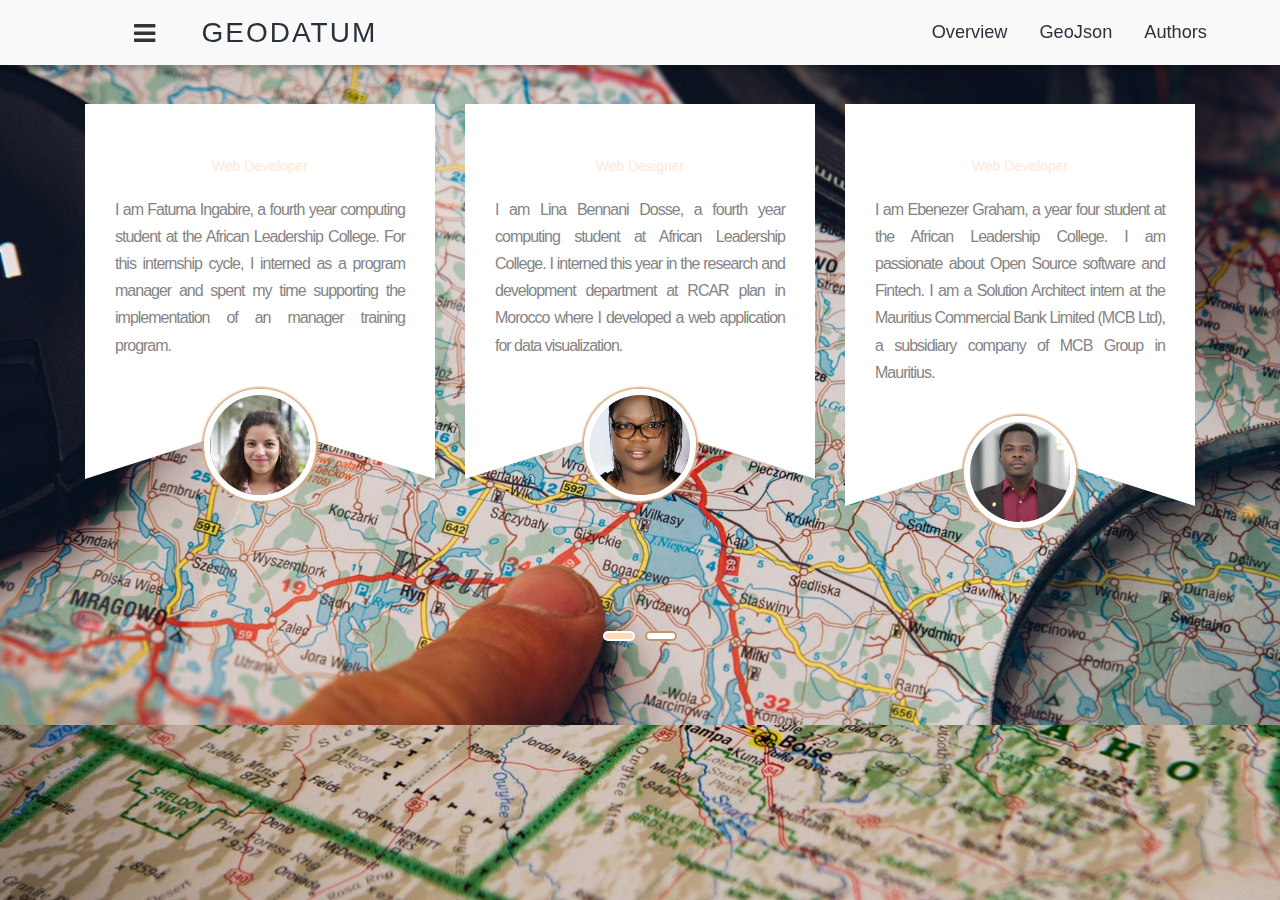
==== about-us.html @ ced87919 "Update about-us.html" ====
<!DOCTYPE html>
<html lang="en">
<head>
    <meta charset="UTF-8">
    <title>About the Authors</title>

    <link rel="stylesheet" href="https://cdnjs.cloudflare.com/ajax/libs/font-awesome/4.7.0/css/font-awesome.min.css">
    <link rel="stylesheet" href="resources/css/owl.carousel.min.css">
    <link rel="stylesheet" href="https://maxcdn.bootstrapcdn.com/bootstrap/3.3.7/css/bootstrap.min.css">
    <link rel="stylesheet" href="resources/css/style.css">
    <script src="https://ajax.googleapis.com/ajax/libs/jquery/3.3.1/jquery.min.js"></script>
    <script src="https://maxcdn.bootstrapcdn.com/bootstrap/3.3.7/js/bootstrap.min.js"></script>
    <link rel="icon" href="https://img.icons8.com/color/24/000000/ios-photos.png">

</head>
<body class="aboutus-bg">
<div id="mySidenav" class="sidenav">

    <a href="javascript:void(0)" class="closebtn" onclick="closeNav()">&times;</a>
    <a href="index.html">Overview</a>
    <a href="geojson.html">GeoJson</a>
    <a href="about-us.html">Authors</a>
    <br>
    <a >Data Feed</a>
    <a href="earthquakedata.html">Earthquake Data</a>
    <a href="weatherdata.html">Weather Data</a>
    <a href="IP2_Map1.html">Map 1</a>
</div>

<div id="main">
    <header class="overviewbg" id="water">

        <nav class="navbar">
            <div class="row">
                <div class="col-lg-8">
                    <div class="row">
                        <span class="fa fa-bars col-lg-1" style="padding:20px;cursor:pointer"
                              onclick="openNav()"></span>
                        <span class="navbar-brand col-lg-11">GeoDatum</span>
                    </div>
                </div>
                <div class="col-lg-4">
                    <a href="./index.html">Overview</a>
                    <a href="geojson.html">GeoJson</a>
                    <a href="about-us.html">Authors</a>
                </div>
            </div>
        </nav>
    <div class="container ">
        <div class="row">
            <div class="col-md-12 ">
                <div id="testimonial-slider" class="owl-carousel aboutus-water" >
                    <div class="testimonial">
                        <span class="icon">
                            <h3 class="title">Fatuma Ingabire</h3>
                            <span class="post">Web Developer</span>
                        </span>
                        <p class="description">
                            I am Fatuma Ingabire,
                            a fourth year computing student
                            at the African Leadership College.
                            For this internship cycle,
                            I interned as a program manager
                            and spent my time supporting the
                            implementation of an manager training program.
                        </p>
                        <div class="testimonial-content">
                            <div class="pic"><img src="resources/img/member-3.jpg" class=""alt=""></div>
                        </div>
                    </div>
                    <div class="testimonial">
                        <span class="icon">
                            <h3 class="title">Lina Dosse</h3>
                            <span class="post">Web Designer</span>
                        </span>
                        <p class="description">
                            I am Lina Bennani Dosse,
                            a fourth year computing student
                            at African Leadership College.
                            I interned this year in the research
                            and development department at RCAR plan in Morocco
                            where I developed a web application
                            for data visualization.                       </p>
                        <div class="testimonial-content">
                            <div class="pic"><img src="resources/img/member-4.jpg" alt=""></div>
                        </div>
                    </div>
                    <div class="testimonial">
                        <span class="icon">
                            <h3 class="title">Ebenezer Graham</h3>
                            <span class="post">Web Developer</span>
                        </span>
                        <p class="description">
                            I am Ebenezer Graham,
                            a year four student at the African Leadership College.
                            I am passionate about Open Source software and Fintech.
                            I am  a Solution Architect intern at the
                            Mauritius Commercial Bank Limited (MCB Ltd),
                            a subsidiary company of MCB Group in Mauritius.                      </p>
                        <div class="testimonial-content">
                            <div class="pic"><img src="resources/img/member-1.jpg" alt=""></div>
                        </div>
                    </div>

                    <div class="testimonial">
                        <span class="icon">
                            <h3 class="title">Galamo Stella</h3>
                            <span class="post">Web Developer</span>
                            </span>
                        <p class="description">
                           I am Galamo Stella and I am a
                             final year student at the African Leadership College.
                             I am passionate about social entrepreneurship
                             and blockchain technology.
                             I interned at JumpStart Academy Africa as the
                             Digital Marketing Associate.</p>
                        <div class="testimonial-content">
                            <div class="pic"><img src="resources/img/member-2.jpg" alt=""></div>
                        </div>
                    </div>
                    <div class="testimonial">
                        <span class="icon">
                            <h3 class="title">Faouzi Jedidi</h3>
                            <span class="post">UX/UI Designer</span>
                        </span>
                        <p class="description">
                        I am Faouzi Jedidi and I am Senior 
                        Computing student at the African 
                        Leadership College. I am passionate 
                        about UX/UI Design, IoT and Blockchain. 
                        I am currently interning as a blockchain developer
                        at Goldilock.com .</p>
                        <div class="testimonial-content">
                            <div class="pic"><img src="resources/img/member-5.jpg" alt=""></div>
                        </div>
                    </div>
                </div>
            </div>
        </div>
    </div>
    </header>
</div>
<script type="text/javascript" src="resources/js/owl.carousel.min.js"></script>
<script src="vendor/js/jquery.ripples.js"></script>
<script src="resources/js/script.js"></script>

</body>
</html>
---- resources/css/style.css ----
/*HTML tags styling*/
* {
    margin: 0;
    padding: 0;
    box-sizing: border-box;
}

html {
    font-family: "Lato", Arial, sans-serif;
    font-weight: 300;
    font-size: 14px;
}

body {
    font-family: "Lato", sans-serif;
    transition: background-color .5s;
    background-image: linear-gradient(to top, #c4c5c7 0%, #dcdddf 52%, #ebebeb 100%);
}

h1, h2, h3 {
    font-weight: 300;
    text-transform: uppercase;

}

li {
    text-decoration: none;
    list-style: none;
    padding: 2.5% 0;
}

li a {
    text-decoration: none;
    color: #000;
    font-weight: 300;

    font-size: 0.9em;
    transition: all .5s;
    padding: .2em;
}

.mobile-quick-link {
    display: none;
}
h1 {
    font-size: 240%;
    color: #29323c;
    margin-top: 0;
    margin-bottom: 20px;
    letter-spacing: 1px;
    word-spacing: 4px;
}

h2 {
    font-size: 150%;
    word-spacing: 2px;
    text-align: center;
    letter-spacing: 1px;
    margin-bottom: 30px;
}

h3 {
    font-size: 110%;
    margin-bottom: 15px;
    color: #29323c;
    font-weight: 700;
    border: 1px rgba(0, 0, 0, 0.9);
}

.overivewbg {
    background-image: linear-gradient(rgba(100, 10, 39, 0.7), rgba(15, 15, 39, 0.9));
}

.geojsonbg {
    background-image: linear-gradient(rgba(100, 10, 39, 0.7), rgba(15, 15, 39, 0.9)), url("img/world4.jpeg");
}

header {
    width: 100%;
    max-height: 725px;
    height: 100vh;
    transition: 2.5s;
    background-size: cover;
    background-attachment: fixed;
    background-position: center;
}

header:hover {
    box-shadow: rgba(0, 0, 0, 0.2) 0px 0px 15px;

}

section {
    padding-top: 2.5em;
}

p {
    font-size: 1.0em;
    line-height: 170%;
}


.fa-bars{
    font-size: 25px
}

.navbar-brand {
    font-size: 2em !important;
    color: #29323c;
    padding: 22px !important;
    letter-spacing: 2px;
    text-transform: uppercase;
}

/*Navigation bar*/
.navbar {
    overflow: hidden;
    background-color: #f9f9f9;
    height: 65px;
    padding-left:10%;
    width: 100%;
    border-radius: 0 !important;
    box-shadow: rgba(0, 0, 0, 0.2) 0px 4px 5px;
}


.navbar a {
    float: left;
    font-size: 1.3em;
    display: block;
    color: #29323c;
    text-align: center;
    padding: 18px 16px;
    text-decoration: none;
    height: 65px;
}


.navbar a:hover {
    background-color: #29323c;
    color: whitesmoke;
    text-decoration: none;
}

#water {
    background-image: linear-gradient(
            rgba(100, 10, 39, 0.3),
            rgba(15, 15, 39, 0.4)),
            url("img/world7.jpeg");
    background-attachment: fixed;
    background-size: cover;
    height: 100vh;

}

.hero-text {
    position: relative;
    width: 1140px;
    top: 30%;
    left: 50%;
    color: #22253a;
    transform: translate(-50%, -50%);
}

.hero-text p {
    color: #22253a;
    font-size: 1.7rem;
}

.my-btn {
    display: inline-block;
    padding: 8px 20px !important;
    margin: 8px 0px 20px 0px;
    font-weight: 300;
    text-decoration: none;
    font-size: 1em;
    color: white;
    box-shadow: rgba(0, 0, 0, 0.2) 2px 2px 4px;
}

.btn-full {
    background-color: #29323c;
    border: 1px solid #29323c;
}

.btn-empty {
    border: 1px solid #29323c;
    color: #29323c;
}

.btn-empty:hover {
    border: 1px solid #22253a;
    color: white;
    background: #22253a;
    box-shadow: rgba(0, 0, 0, 0.5) 2px 2px 8px;
}

.btn-full:hover {
    color: whitesmoke !important;
    box-shadow: rgba(0, 0, 0, 0.5) 2px 2px 8px;
    border: whitesmoke 1px dashed;
}

#section-countries {
    height: auto;
}

.sidenav {
    height: 100%;
    width: 0;
    position: fixed;
    z-index: 1;
    top: 0;
    left: 0;
    overflow-x: hidden;
    transition: 0.5s;
    padding-top: 60px;
    background-image: linear-gradient(60deg, #29323c 0%, #485563 100%);}


.sidenav a {
    padding: 8px 8px 8px 32px;
    text-decoration: none;
    font-size: 25px;
    color: #818181;
    display: block;
}

.sidenav a:hover {
    color: whitesmoke;
    text-decoration: none;

}

.sidenav .closebtn {
    position: absolute;
    top: 0;
    right: 25px;
    font-size: 36px;
    margin-left: 50px;
}

#main {
    transition: margin-left .5s;
    overflow: hidden;

}

@media screen and (max-height: 450px) {
    .sidenav {padding-top: 15px;}
    .sidenav a {font-size: 18px;}
}

/*Section for testimonials */

#section-testimonials {
    padding: 10% 0;
    clear: both;
}

.card {
    background-color: rgba(245, 245, 245, 0.8);
    padding: 5%;
    width: fit-content;
    box-shadow: rgba(0, 0, 0, 0.2) 2px 2px 8px;
}

.card:hover {
    box-shadow: rgba(0, 0, 0, 0.5) 2px 2px 5px;
}

.chart div {
    font: 10px sans-serif;
    background-color: steelblue;
    text-align: right;
    padding: 3px;
    margin: 1px;
    color: white;
}

#statistics-data {
    color: white;
    font-size: 12%;
}

.stats-table {
    width: 40%;
}

.stats-table tr {
    color: white;
    border: 2px solid #dddddd;
    font-size: 7em;
}

.stats-table tr td {
    padding: 1% 5%;
    font-weight: 500;
}

.mainview {
    margin-top: 8%;
}

.list-img {
    text-align: center;
    margin-right: 10%;
    padding-top: 4.5%;

}

.heading {
    position: relative;
    padding-bottom: 10px;
    text-indent: 15px;
    right: 15px;
    text-align: left;
}

.heading:after {
    content: '';
    display: block;
    position: absolute;
    border-right: 5px solid #22253a;
    background-color: #29323c;
    bottom: 0;
    left: 15px;
    width: 60px;
    height: 3px;
    z-index: 10;
}

.aboutus-bg{
    background-image:url("img/world3.jpeg");

}

.overivewbg{
    background-image:url("img/world5.jpg");

}
.testimonial{
    background: #fff;
    text-align: center;
    padding: 30px 30px 50px;
    margin: 5% 15px 100px;
    position: relative;
}
.testimonial:before,
.testimonial:after{
    content: "";
    border-top: 40px solid #fff;
    border-right: 125px solid transparent;
    position: absolute;
    bottom: -40px;
    left: 0;
}
.testimonial:after{
    border-right: none;
    border-left: 125px solid transparent;
    left: auto;
    right: 0;
}
.testimonial .icon{
    display: inline-block;
    font-size: 80px;
    color: #bd986b;
    margin-bottom: 20px;
    opacity: 0.6;
}
.testimonial .description{
    font-size: 16px;
    color: #777;
    text-align: justify;
    margin-bottom: 30px;
    opacity: 0.9;
    letter-spacing: -1px;
}
.testimonial .testimonial-content{
    width: 100%;
    position: absolute;
    left: 0;
}
.testimonial .pic{
    display: inline-block;
    border: 6px solid white;
    border-radius: 50%;
    box-shadow: 0 0 2px 2px #daad86;
    overflow: hidden;
    z-index: 1;
    position: relative;
}
.testimonial .pic img{
    width: 100%;
    height: auto;
}
.testimonial .title{
    font-size: 15px;
    font-weight: bold;
    color: #fff;
    text-transform: capitalize;
    margin: 0 0 5px 0;
}

.testimonial .post{
    display: block;
    font-size: 14px;
    color: #ffd9b8;
}
.owl-theme .owl-controls{
    margin-top: 60px;
}

.owl-theme .owl-controls .owl-page span{
    width: 32px;
    height: 10px;
    background: #fff;
    border: 2px solid #bd986b;
    margin: 5px;
    opacity: 1;
}
.owl-theme .owl-controls .owl-page.active span,
.owl-theme .owl-controls.clickable .owl-page:hover span{
    background: #ffd9b8;
    border-color: #fff;
}
.pic img{
    width: 100px !important;
    height: 50px;
}

/*Media queries to make the website response for mobile phones*/
@media screen and (max-width: 480px) {

    .fa {
        color: whitesmoke;
    }

    .navbar.responsive {
        position: fixed;
        top: 50px;
        height: auto;
        padding: 0%;
    }

    .navbar.responsive .icon {
        position: absolute;
        left: 0;
        top: 0;

    }

    .icon span {
        text-transform: uppercase;
        font-family: "Lato", Arial, sans-serif;
        color: whitesmoke;
        padding-left: 30%;
        font-weight: 800;
    }

    .navbar.responsive a {
        float: none;
        display: block;
        text-align: left;
        padding-left: 10%;
    }

    .social-media {
        padding: 5% 10%;
        height: 60px;
        color: whitesmoke;
        font-weight: 500;
    }

    #top-msg {
        display: none;
    }

    .hero-text {
        font-size: 0.95em;
        position: absolute;
        max-width: 350px;
        top: 36%;
        left: 20%;
        transform: translate(-10%, -10%);
    }

    .hero-text h1 {
        font-size: 1.3em;
    }

    .hero-text p {
        width: 100%;
    }

    .heading {
        margin: 5%;
        font-size: 1.1em;
    }
}
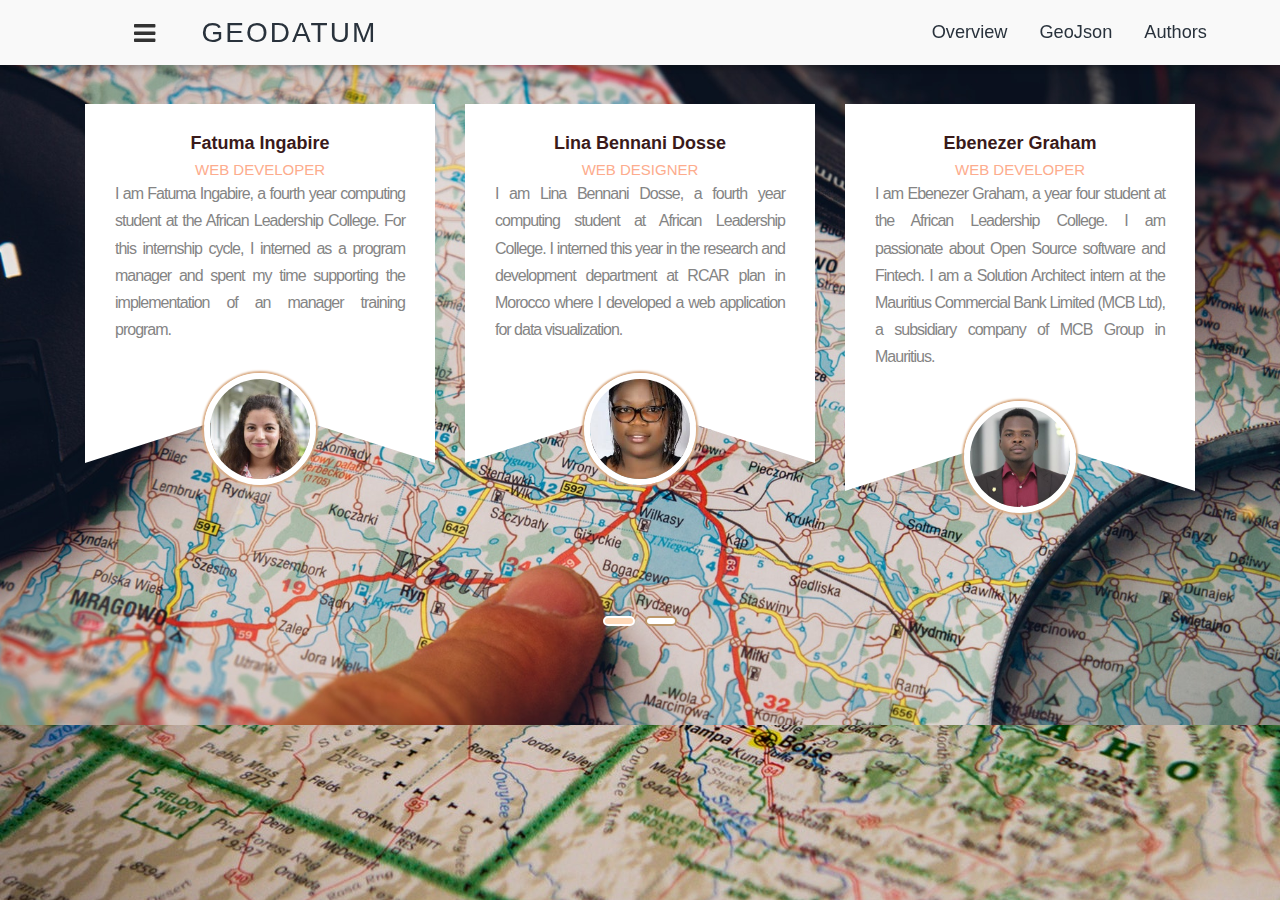
==== commit fc445a6d: "Created a div container for the intros." ====
--- a/about-us.html
+++ b/about-us.html
@@ -51,10 +51,10 @@
             <div class="col-md-12 ">
                 <div id="testimonial-slider" class="owl-carousel aboutus-water" >
                     <div class="testimonial">
-                        <span class="icon">
+                        <div class="title-container">
                             <h3 class="title">Fatuma Ingabire</h3>
-                            <span class="post">Web Developer</span>
-                        </span>
+                            <span class="post">WEB DEVELOPER</span>
+                        </div>
                         <p class="description">
                             I am Fatuma Ingabire,
                             a fourth year computing student
@@ -69,10 +69,10 @@
                         </div>
                     </div>
                     <div class="testimonial">
-                        <span class="icon">
-                            <h3 class="title">Lina Dosse</h3>
-                            <span class="post">Web Designer</span>
-                        </span>
+                        <div class="title-container">
+                            <h3 class="title">Lina Bennani Dosse</h3>
+                            <span class="post">WEB DESIGNER</span>
+                        </div>
                         <p class="description">
                             I am Lina Bennani Dosse,
                             a fourth year computing student
@@ -86,10 +86,10 @@
                         </div>
                     </div>
                     <div class="testimonial">
-                        <span class="icon">
+                        <div class="title-container">
                             <h3 class="title">Ebenezer Graham</h3>
-                            <span class="post">Web Developer</span>
-                        </span>
+                            <span class="post">WEB DEVELOPER</span>
+                        </div>
                         <p class="description">
                             I am Ebenezer Graham,
                             a year four student at the African Leadership College.
@@ -103,10 +103,10 @@
                     </div>
 
                     <div class="testimonial">
-                        <span class="icon">
+                        <div class="title-container">
                             <h3 class="title">Galamo Stella</h3>
-                            <span class="post">Web Developer</span>
-                            </span>
+                            <span class="post">WEB DEVELOPER</span>
+                        </div>
                         <p class="description">
                            I am Galamo Stella and I am a
                              final year student at the African Leadership College.
@@ -119,17 +119,18 @@
                         </div>
                     </div>
                     <div class="testimonial">
-                        <span class="icon">
-                            <h3 class="title">Faouzi Jedidi</h3>
-                            <span class="post">UX/UI Designer</span>
-                        </span>
+                        <div class="title-container">
+                            <h3 class="title">Faouzi</h3>
+                            <span class="post">UX/UI DESIGNER</span>
+                        </div>
                         <p class="description">
-                        I am Faouzi Jedidi and I am Senior 
-                        Computing student at the African 
-                        Leadership College. I am passionate 
-                        about UX/UI Design, IoT and Blockchain. 
-                        I am currently interning as a blockchain developer
-                        at Goldilock.com .</p>
+                            I am Faouzi Jedidi and I am Senior 
+                            Computing student at the African 
+                            Leadership College. I am passionate 
+                            about UX/UI Design, IoT and Blockchain. 
+                            I am currently interning as a blockchain developer
+                            at Goldilock.com .
+                        </p>
                         <div class="testimonial-content">
                             <div class="pic"><img src="resources/img/member-5.jpg" alt=""></div>
                         </div>
--- a/resources/css/style.css
+++ b/resources/css/style.css
@@ -395,17 +395,17 @@
     height: auto;
 }
 .testimonial .title{
-    font-size: 15px;
+    font-size: 18px;
     font-weight: bold;
-    color: #fff;
+    color: #3a1a1a;
     text-transform: capitalize;
     margin: 0 0 5px 0;
 }
 
 .testimonial .post{
     display: block;
-    font-size: 14px;
-    color: #ffd9b8;
+    font-size: 15px;
+    color: #fdac8d;
 }
 .owl-theme .owl-controls{
     margin-top: 60px;
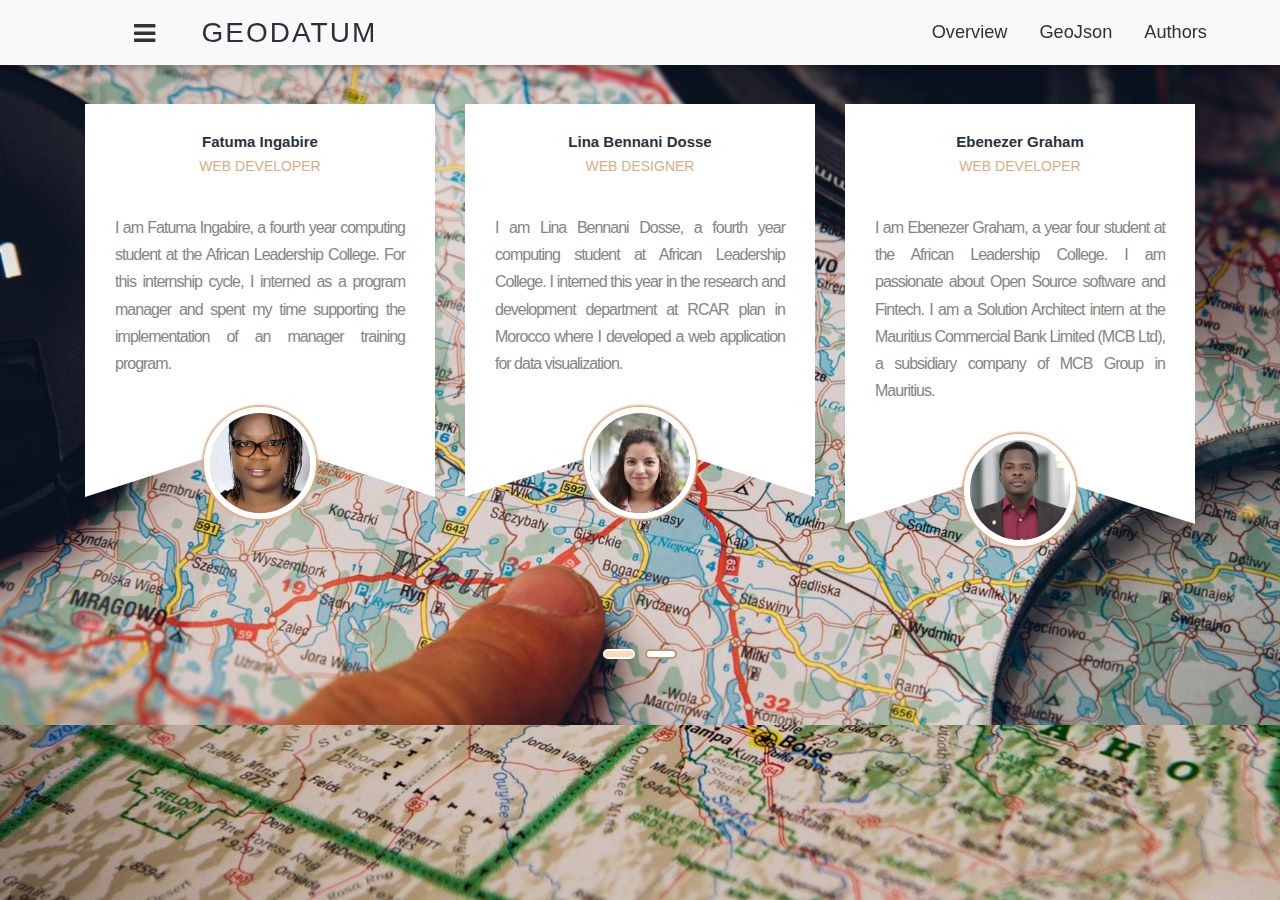
==== commit 1f5b6d57: "Switched pictures" ====
--- a/about-us.html
+++ b/about-us.html
@@ -65,7 +65,7 @@
                             implementation of an manager training program.
                         </p>
                         <div class="testimonial-content">
-                            <div class="pic"><img src="resources/img/member-3.jpg" class=""alt=""></div>
+                            <div class="pic"><img src="resources/img/member-4.jpg" class=""alt=""></div>
                         </div>
                     </div>
                     <div class="testimonial">
@@ -82,7 +82,7 @@
                             where I developed a web application
                             for data visualization.                       </p>
                         <div class="testimonial-content">
-                            <div class="pic"><img src="resources/img/member-4.jpg" alt=""></div>
+                            <div class="pic"><img src="resources/img/member-3.jpg" alt=""></div>
                         </div>
                     </div>
                     <div class="testimonial">
--- a/resources/css/style.css
+++ b/resources/css/style.css
@@ -395,17 +395,21 @@
     height: auto;
 }
 .testimonial .title{
-    font-size: 18px;
+    font-size: 15px;
     font-weight: bold;
-    color: #3a1a1a;
+    color: #29323c;
     text-transform: capitalize;
     margin: 0 0 5px 0;
 }
 
+.title-container{
+    height: 80px;
+}
+
 .testimonial .post{
     display: block;
-    font-size: 15px;
-    color: #fdac8d;
+    font-size: 14px;
+    color: #daad86;
 }
 .owl-theme .owl-controls{
     margin-top: 60px;
@@ -497,4 +501,4 @@
         margin: 5%;
         font-size: 1.1em;
     }
-}+}
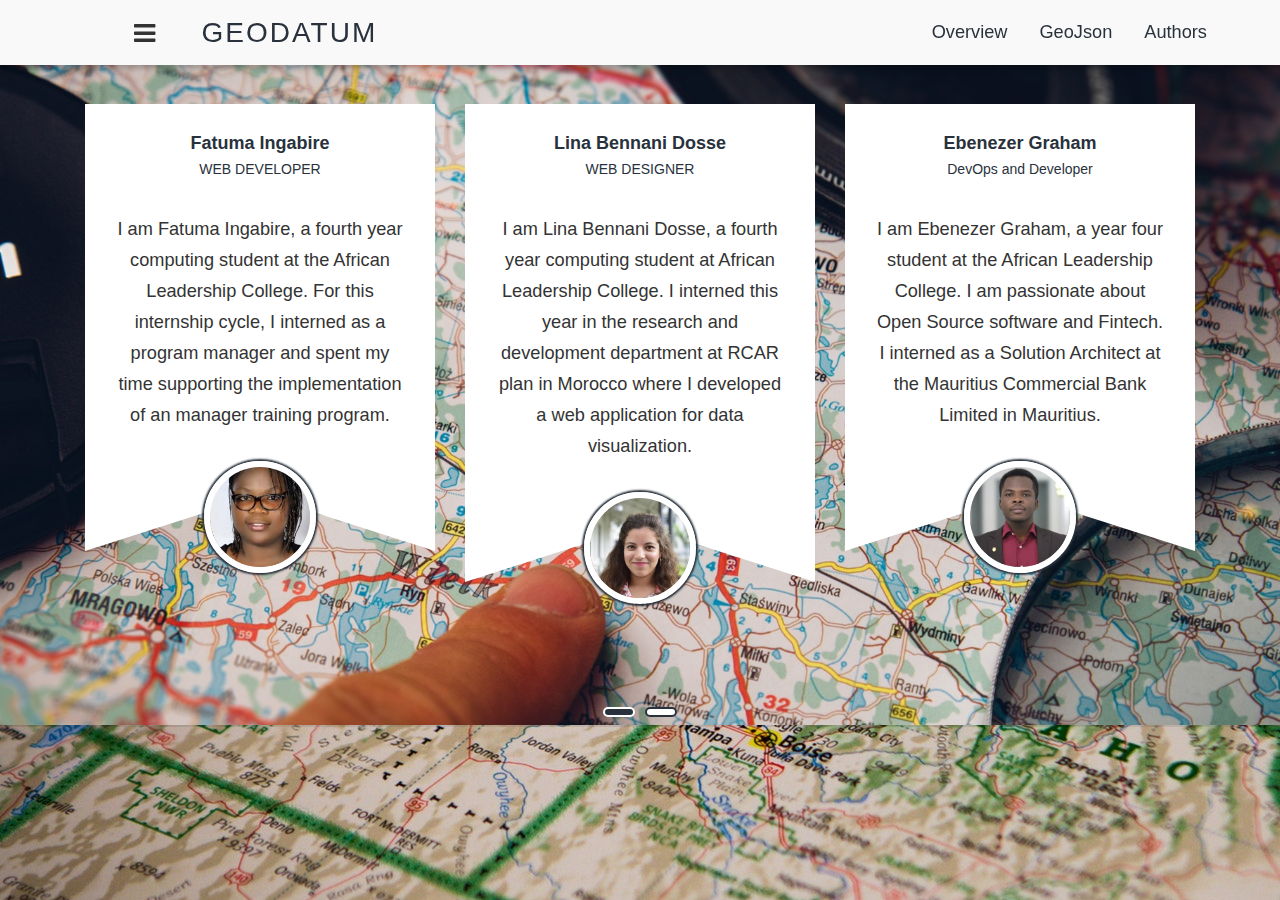
==== commit 21902a00: "add mobile responsiveness" ====
--- a/about-us.html
+++ b/about-us.html
@@ -11,6 +11,7 @@
     <script src="https://ajax.googleapis.com/ajax/libs/jquery/3.3.1/jquery.min.js"></script>
     <script src="https://maxcdn.bootstrapcdn.com/bootstrap/3.3.7/js/bootstrap.min.js"></script>
     <link rel="icon" href="https://img.icons8.com/color/24/000000/ios-photos.png">
+    <meta name="viewport" content="width=device-width, initial-scale=1.0">
 
 </head>
 <body class="aboutus-bg">
@@ -21,10 +22,10 @@
     <a href="geojson.html">GeoJson</a>
     <a href="about-us.html">Authors</a>
     <br>
-    <a >Data Feed</a>
+    <a>Data Feed</a>
     <a href="earthquakedata.html">Earthquake Data</a>
     <a href="weatherdata.html">Weather Data</a>
-    <a href="IP2_Map1.html">Map 1</a>
+    <a href="volcanoFeed.html">Volcano Data</a>
 </div>
 
 <div id="main">
@@ -46,104 +47,104 @@
                 </div>
             </div>
         </nav>
-    <div class="container ">
-        <div class="row">
-            <div class="col-md-12 ">
-                <div id="testimonial-slider" class="owl-carousel aboutus-water" >
-                    <div class="testimonial">
-                        <div class="title-container">
-                            <h3 class="title">Fatuma Ingabire</h3>
-                            <span class="post">WEB DEVELOPER</span>
+        <div class="container">
+            <div class="row">
+                <div class="col-md-12 ">
+                    <div id="testimonial-slider" class="owl-carousel aboutus-water">
+                        <div class="testimonial">
+                            <div class="title-container">
+                                <h3 class="title">Fatuma Ingabire</h3>
+                                <span class="post">WEB DEVELOPER</span>
+                            </div>
+                            <p class="description">
+                                I am Fatuma Ingabire,
+                                a fourth year computing student
+                                at the African Leadership College.
+                                For this internship cycle,
+                                I interned as a program manager
+                                and spent my time supporting the
+                                implementation of an manager training program.
+                            </p>
+                            <div class="testimonial-content">
+                                <div class="pic"><img src="resources/img/member-4.jpg" class="" alt=""></div>
+                            </div>
                         </div>
-                        <p class="description">
-                            I am Fatuma Ingabire,
-                            a fourth year computing student
-                            at the African Leadership College.
-                            For this internship cycle,
-                            I interned as a program manager
-                            and spent my time supporting the
-                            implementation of an manager training program.
-                        </p>
-                        <div class="testimonial-content">
-                            <div class="pic"><img src="resources/img/member-4.jpg" class=""alt=""></div>
+                        <div class="testimonial">
+                            <div class="title-container">
+                                <h3 class="title">Lina Bennani Dosse</h3>
+                                <span class="post">WEB DESIGNER</span>
+                            </div>
+                            <p class="description">
+                                I am Lina Bennani Dosse,
+                                a fourth year computing student
+                                at African Leadership College.
+                                I interned this year in the research
+                                and development department at RCAR plan in Morocco
+                                where I developed a web application
+                                for data visualization. </p>
+                            <div class="testimonial-content">
+                                <div class="pic"><img src="resources/img/member-3.jpg" alt=""></div>
+                            </div>
                         </div>
-                    </div>
-                    <div class="testimonial">
-                        <div class="title-container">
-                            <h3 class="title">Lina Bennani Dosse</h3>
-                            <span class="post">WEB DESIGNER</span>
+                        <div class="testimonial">
+                            <div class="title-container">
+                                <h3 class="title">Ebenezer Graham</h3>
+                                <span class="post">DevOps and Developer</span>
+                            </div>
+                            <p class="description">
+                                I am Ebenezer Graham,
+                                a year four student at the African Leadership College.
+                                I am passionate about Open Source software and Fintech.
+                                I interned as a Solution Architect at the
+                                Mauritius Commercial Bank Limited in Mauritius. </p>
+                            <div class="testimonial-content">
+                                <div class="pic"><img src="resources/img/member-1.jpg" alt=""></div>
+                            </div>
                         </div>
-                        <p class="description">
-                            I am Lina Bennani Dosse,
-                            a fourth year computing student
-                            at African Leadership College.
-                            I interned this year in the research
-                            and development department at RCAR plan in Morocco
-                            where I developed a web application
-                            for data visualization.                       </p>
-                        <div class="testimonial-content">
-                            <div class="pic"><img src="resources/img/member-3.jpg" alt=""></div>
+
+                        <div class="testimonial">
+                            <div class="title-container">
+                                <h3 class="title">Galamo Stella</h3>
+                                <span class="post">UI/UX Designer</span>
+                            </div>
+                            <p class="description">
+                                I am Galamo Stella and I am a
+                                final year student at the African Leadership College.
+                                I am passionate about social entrepreneurship
+                                and blockchain technology.
+                                I interned at JumpStart Academy Africa as the
+                                Digital Marketing Associate.</p>
+                            <div class="testimonial-content">
+                                <div class="pic"><img src="resources/img/member-2.jpg" alt=""></div>
+                            </div>
                         </div>
-                    </div>
-                    <div class="testimonial">
-                        <div class="title-container">
-                            <h3 class="title">Ebenezer Graham</h3>
-                            <span class="post">WEB DEVELOPER</span>
-                        </div>
-                        <p class="description">
-                            I am Ebenezer Graham,
-                            a year four student at the African Leadership College.
-                            I am passionate about Open Source software and Fintech.
-                            I am  a Solution Architect intern at the
-                            Mauritius Commercial Bank Limited (MCB Ltd),
-                            a subsidiary company of MCB Group in Mauritius.                      </p>
-                        <div class="testimonial-content">
-                            <div class="pic"><img src="resources/img/member-1.jpg" alt=""></div>
-                        </div>
-                    </div>
-
-                    <div class="testimonial">
-                        <div class="title-container">
-                            <h3 class="title">Galamo Stella</h3>
-                            <span class="post">WEB DEVELOPER</span>
-                        </div>
-                        <p class="description">
-                           I am Galamo Stella and I am a
-                             final year student at the African Leadership College.
-                             I am passionate about social entrepreneurship
-                             and blockchain technology.
-                             I interned at JumpStart Academy Africa as the
-                             Digital Marketing Associate.</p>
-                        <div class="testimonial-content">
-                            <div class="pic"><img src="resources/img/member-2.jpg" alt=""></div>
-                        </div>
-                    </div>
-                    <div class="testimonial">
-                        <div class="title-container">
-                            <h3 class="title">Faouzi</h3>
-                            <span class="post">UX/UI DESIGNER</span>
-                        </div>
-                        <p class="description">
-                            I am Faouzi Jedidi and I am Senior 
-                            Computing student at the African 
-                            Leadership College. I am passionate 
-                            about UX/UI Design, IoT and Blockchain. 
-                            I am currently interning as a blockchain developer
-                            at Goldilock.com .
-                        </p>
-                        <div class="testimonial-content">
-                            <div class="pic"><img src="resources/img/member-5.jpg" alt=""></div>
+                        <div class="testimonial">
+                            <div class="title-container">
+                                <h3 class="title">Faouzi Jedidi</h3>
+                                <span class="post">UX/UI DESIGNER</span>
+                            </div>
+                            <p class="description">
+                                I am Faouzi Jedidi and I am Senior
+                                Computing student at the African
+                                Leadership College. I am passionate
+                                about UX/UI Design, IoT and Blockchain.
+                                I am currently interning as a blockchain developer
+                                at Goldilock.com .
+                            </p>
+                            <div class="testimonial-content">
+                                <div class="pic"><img src="resources/img/member-5.jpg" alt=""></div>
+                            </div>
                         </div>
                     </div>
                 </div>
             </div>
         </div>
-    </div>
     </header>
 </div>
 <script type="text/javascript" src="resources/js/owl.carousel.min.js"></script>
 <script src="vendor/js/jquery.ripples.js"></script>
 <script src="resources/js/script.js"></script>
+<script src="resources/js/about-us.js"></script>
 
 </body>
 </html>
--- a/resources/css/style.css
+++ b/resources/css/style.css
@@ -101,7 +101,8 @@
 
 
 .fa-bars{
-    font-size: 25px
+    font-size: 25px;
+    z-index: 200;
 }
 
 .navbar-brand {
@@ -259,7 +260,7 @@
 }
 
 .card {
-    background-color: rgba(245, 245, 245, 0.8);
+    background-color: rgba(245, 245, 245, 0.9);
     padding: 5%;
     width: fit-content;
     box-shadow: rgba(0, 0, 0, 0.2) 2px 2px 8px;
@@ -369,12 +370,9 @@
     opacity: 0.6;
 }
 .testimonial .description{
-    font-size: 16px;
-    color: #777;
-    text-align: justify;
+    font-size: 1.3em;
+    text-align: center;
     margin-bottom: 30px;
-    opacity: 0.9;
-    letter-spacing: -1px;
 }
 .testimonial .testimonial-content{
     width: 100%;
@@ -385,7 +383,7 @@
     display: inline-block;
     border: 6px solid white;
     border-radius: 50%;
-    box-shadow: 0 0 2px 2px #daad86;
+    box-shadow: 0 0 2px 2px #29323c;
     overflow: hidden;
     z-index: 1;
     position: relative;
@@ -395,7 +393,7 @@
     height: auto;
 }
 .testimonial .title{
-    font-size: 15px;
+    font-size: 18px;
     font-weight: bold;
     color: #29323c;
     text-transform: capitalize;
@@ -409,7 +407,7 @@
 .testimonial .post{
     display: block;
     font-size: 14px;
-    color: #daad86;
+    color: #29323c;
 }
 .owl-theme .owl-controls{
     margin-top: 60px;
@@ -419,13 +417,13 @@
     width: 32px;
     height: 10px;
     background: #fff;
-    border: 2px solid #bd986b;
+    border: 2px solid #29323c;
     margin: 5px;
     opacity: 1;
 }
 .owl-theme .owl-controls .owl-page.active span,
 .owl-theme .owl-controls.clickable .owl-page:hover span{
-    background: #ffd9b8;
+    background: #29323c;
     border-color: #fff;
 }
 .pic img{
@@ -437,7 +435,7 @@
 @media screen and (max-width: 480px) {
 
     .fa {
-        color: whitesmoke;
+        margin-left:20%;
     }
 
     .navbar.responsive {
@@ -485,7 +483,7 @@
         position: absolute;
         max-width: 350px;
         top: 36%;
-        left: 20%;
+        left: 15%;
         transform: translate(-10%, -10%);
     }
 
